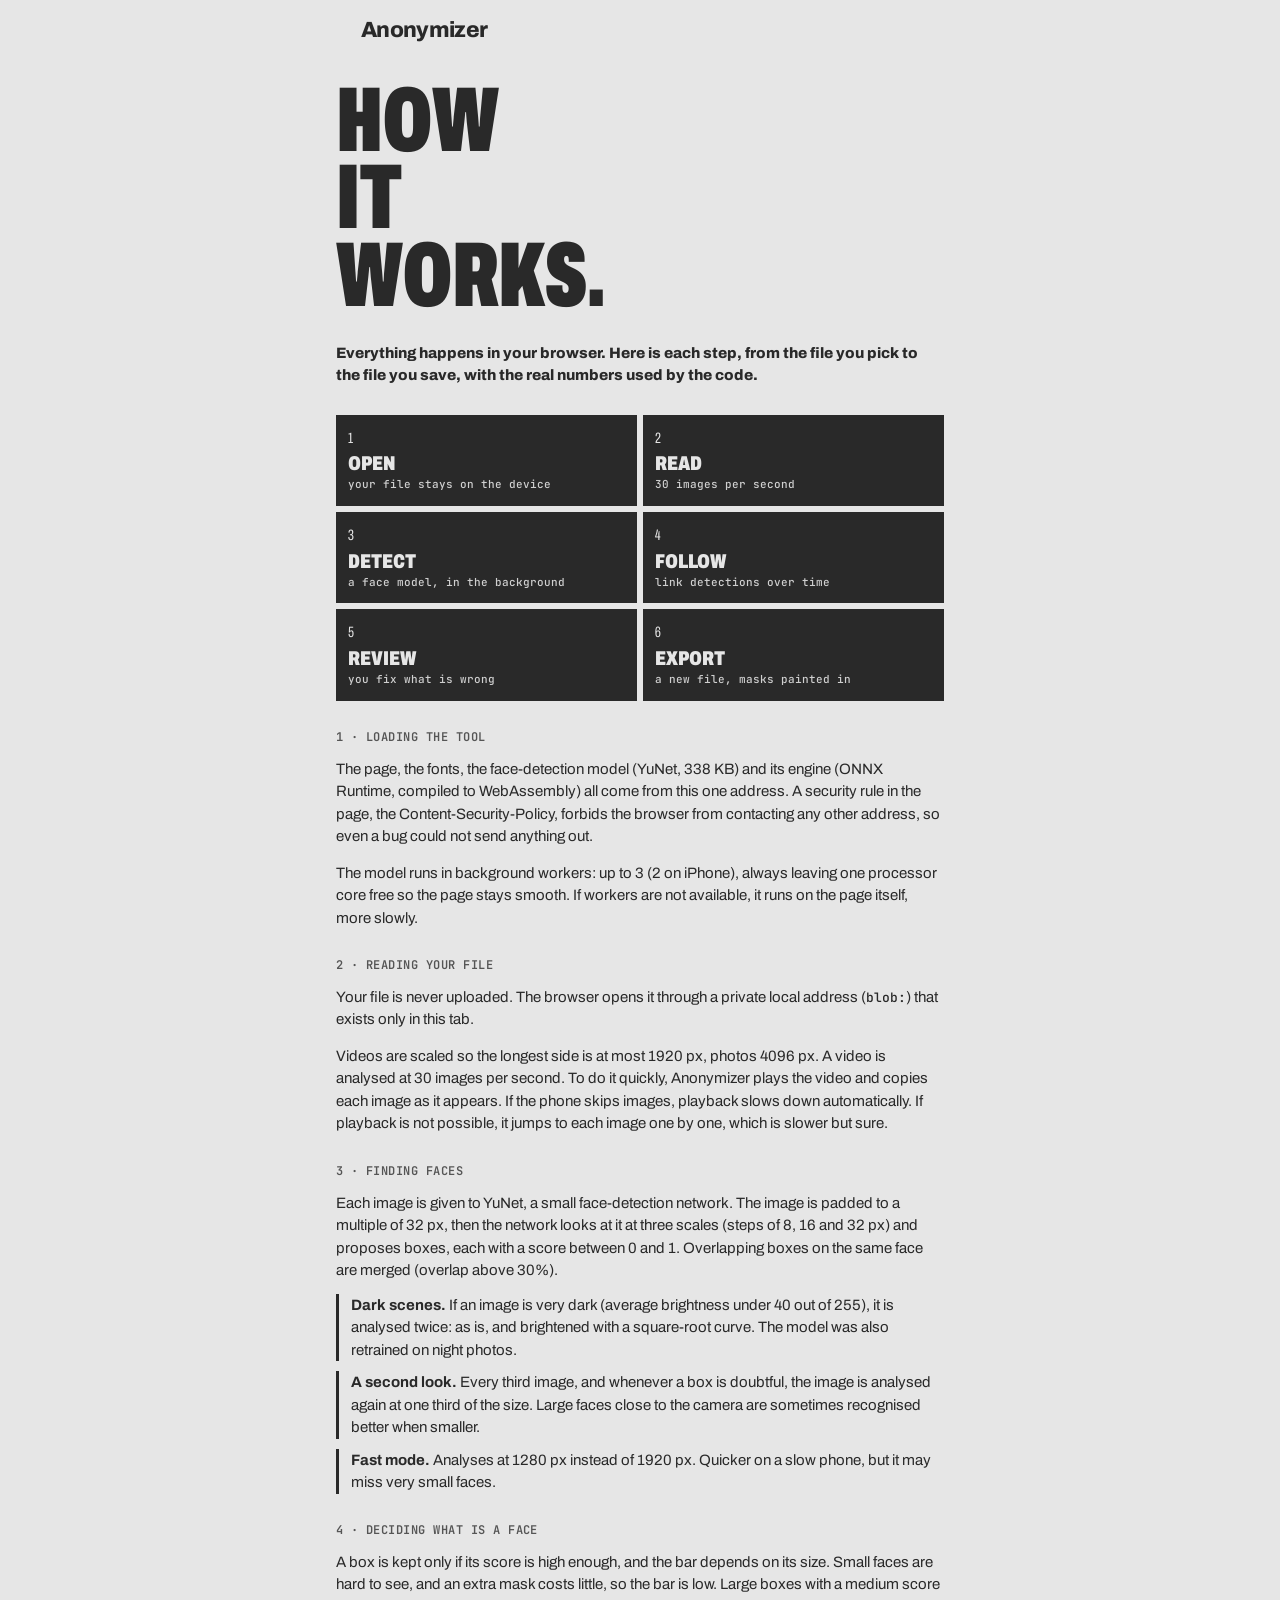
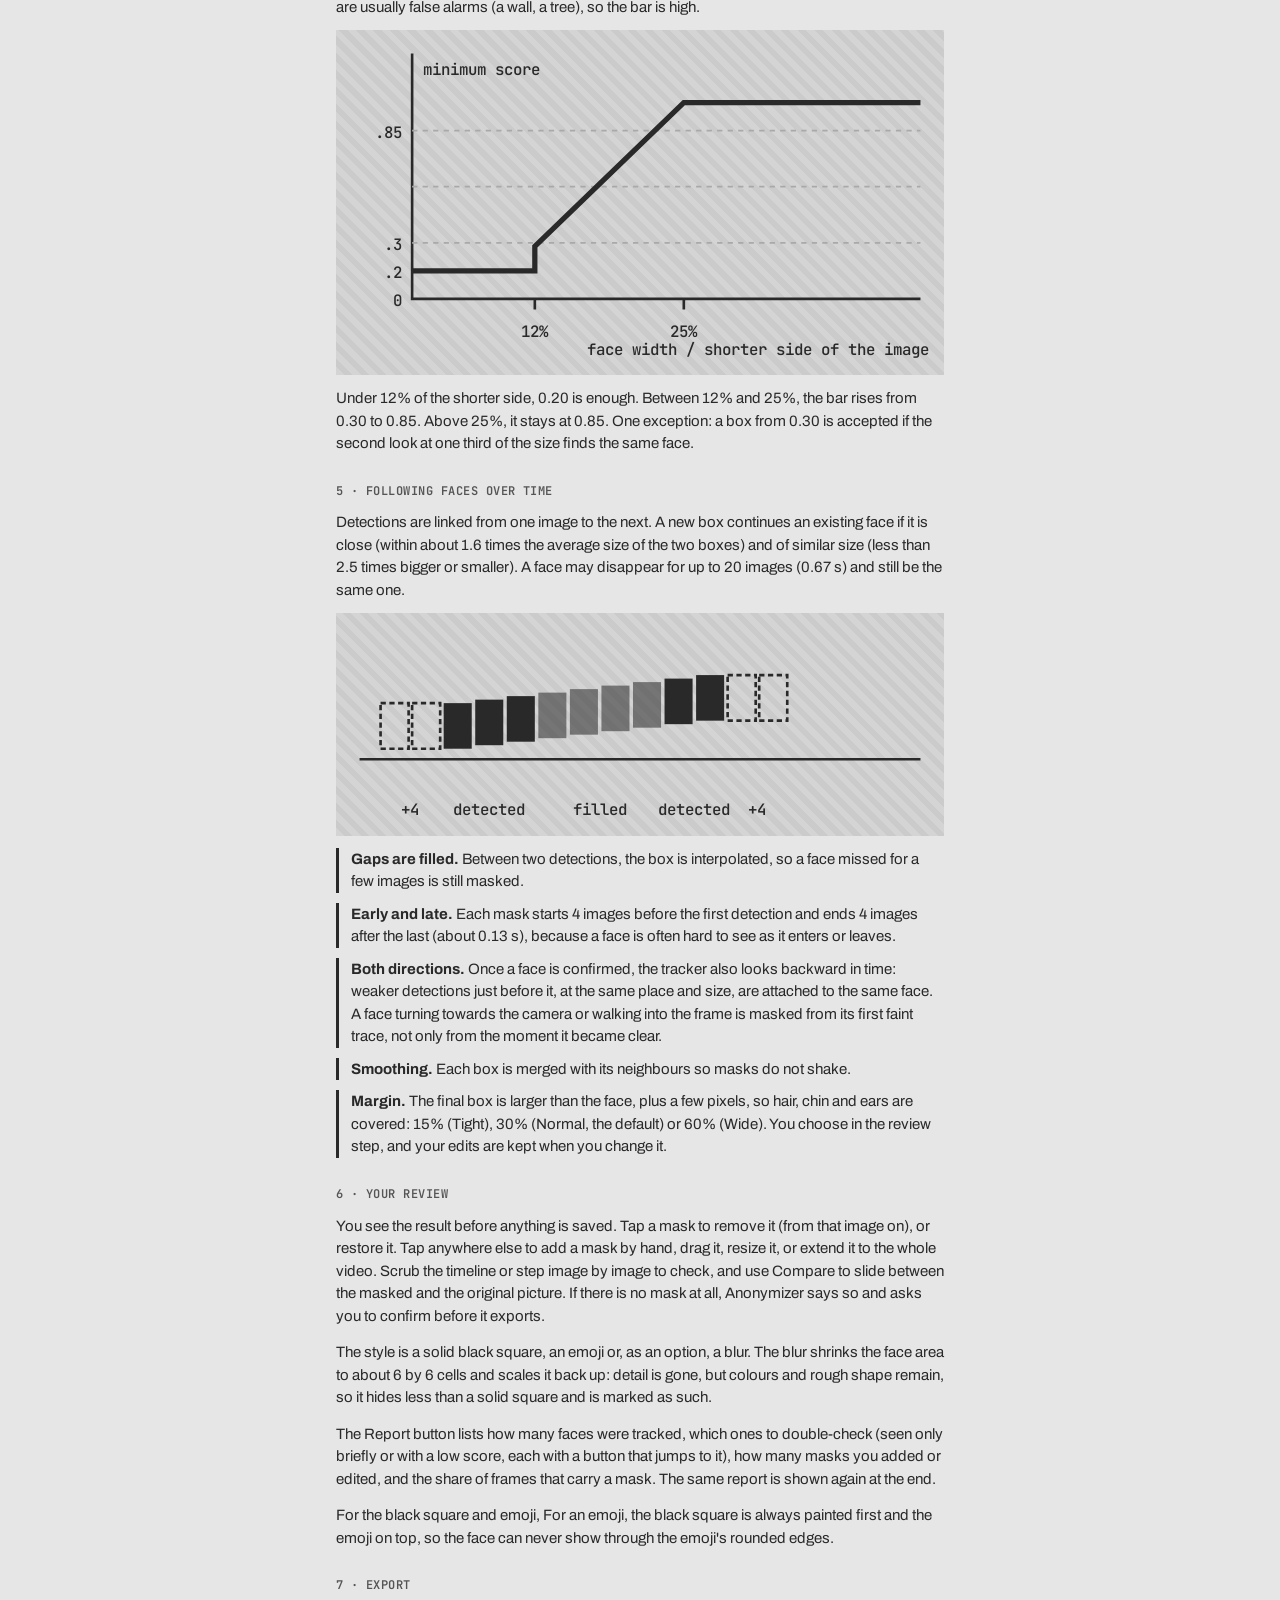
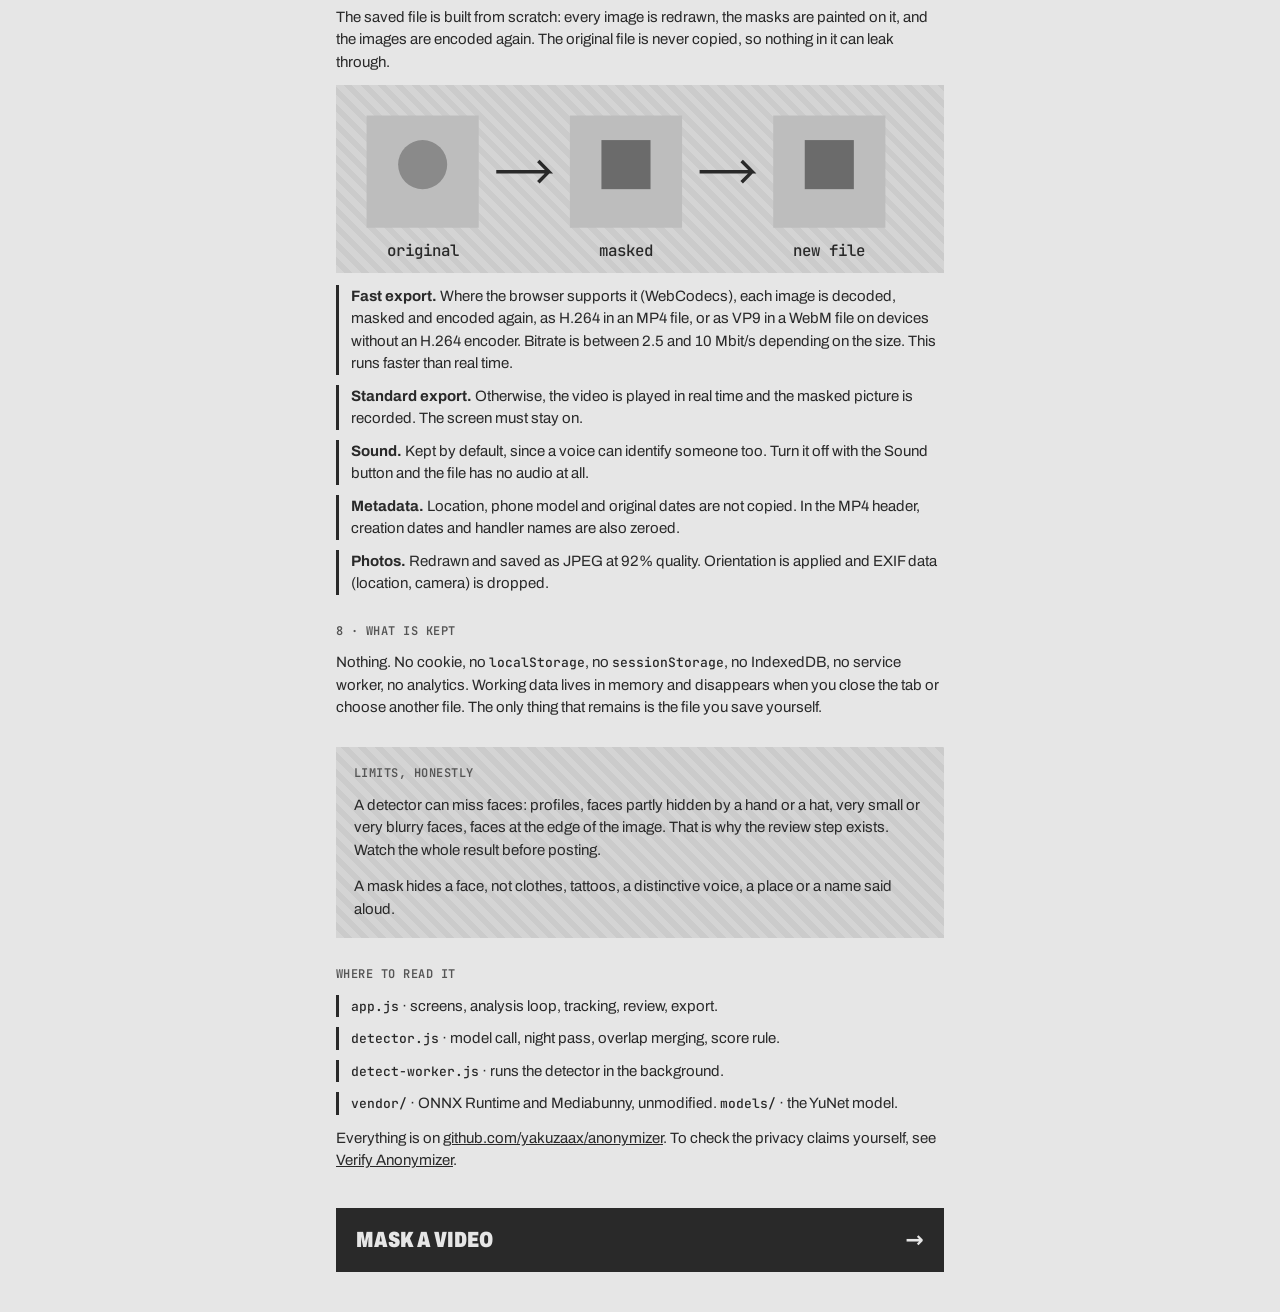
==== how.html @ 715cb407 "Version 0.6 Anonymizer is now more powerful, with more customization options and explanations of how" ====
<!doctype html>
<html lang="en">
<head>
<meta charset="utf-8">
<meta name="viewport" content="width=device-width, initial-scale=1, viewport-fit=cover">
<meta http-equiv="Content-Security-Policy" content="default-src 'self'; style-src 'self'; font-src 'self'; img-src 'self' data:; object-src 'none'; base-uri 'none'; form-action 'none'">
<meta name="referrer" content="no-referrer">
<meta name="theme-color" content="#e6e6e6">
<meta name="description" content="How Anonymizer finds, follows and hides faces, step by step, entirely inside your browser.">
<title>Anonymizer · how it works</title>
<link rel="stylesheet" href="vendor/fonts/fonts.css">
<link rel="stylesheet" href="style.css">
</head>
<body class="paper">
<main class="verif how">
  <header class="top"><a class="brand" href="./">Anonymizer</a></header>

  <h1 class="title">How<br>it<br>works.</h1>
  <p class="strong">Everything happens in your browser. Here is each step, from the file you pick to the file you save, with the real numbers used by the code.</p>

  <ol class="flow">
    <li><b>Open</b><span>your file stays on the device</span></li>
    <li><b>Read</b><span>30 images per second</span></li>
    <li><b>Detect</b><span>a face model, in the background</span></li>
    <li><b>Follow</b><span>link detections over time</span></li>
    <li><b>Review</b><span>you fix what is wrong</span></li>
    <li><b>Export</b><span>a new file, masks painted in</span></li>
  </ol>

  <section>
    <h2>1 · Loading the tool</h2>
    <p>The page, the fonts, the face-detection model (YuNet, 338 KB) and its engine (ONNX Runtime, compiled to WebAssembly) all come from this one address. A security rule in the page, the Content-Security-Policy, forbids the browser from contacting any other address, so even a bug could not send anything out.</p>
    <p>The model runs in background workers: up to 3 (2 on iPhone), always leaving one processor core free so the page stays smooth. If workers are not available, it runs on the page itself, more slowly.</p>
  </section>

  <section>
    <h2>2 · Reading your file</h2>
    <p>Your file is never uploaded. The browser opens it through a private local address (<code>blob:</code>) that exists only in this tab.</p>
    <p>Videos are scaled so the longest side is at most 1920 px, photos 4096 px. A video is analysed at 30 images per second. To do it quickly, Anonymizer plays the video and copies each image as it appears. If the phone skips images, playback slows down automatically. If playback is not possible, it jumps to each image one by one, which is slower but sure.</p>
  </section>

  <section>
    <h2>3 · Finding faces</h2>
    <p>Each image is given to YuNet, a small face-detection network. The image is padded to a multiple of 32 px, then the network looks at it at three scales (steps of 8, 16 and 32 px) and proposes boxes, each with a score between 0 and 1. Overlapping boxes on the same face are merged (overlap above 30%).</p>
    <ul class="facts">
      <li><b>Dark scenes.</b> If an image is very dark (average brightness under 40 out of 255), it is analysed twice: as is, and brightened with a square-root curve. The model was also retrained on night photos.</li>
      <li><b>A second look.</b> Every third image, and whenever a box is doubtful, the image is analysed again at one third of the size. Large faces close to the camera are sometimes recognised better when smaller.</li>
      <li><b>Fast mode.</b> Analyses at 1280 px instead of 1920 px. Quicker on a slow phone, but it may miss very small faces.</li>
    </ul>
  </section>

  <section>
    <h2>4 · Deciding what is a face</h2>
    <p>A box is kept only if its score is high enough, and the bar depends on its size. Small faces are hard to see, and an extra mask costs little, so the bar is low. Large boxes with a medium score are usually false alarms (a wall, a tree), so the bar is high.</p>
    <svg class="chart" viewBox="0 0 340 190" role="img" aria-label="Minimum score needed, by face size">
      <path class="axis" d="M40 10V150H330"/>
      <path class="grid" d="M40 118H330M40 86H330M40 54H330"/>
      <path class="line" d="M40 134H110V120L195 38H330"/>
      <path class="tick" d="M110 150v6M195 150v6"/>
      <text x="34" y="154" text-anchor="end">0</text>
      <text x="34" y="122" text-anchor="end">.3</text>
      <text x="34" y="58" text-anchor="end">.85</text>
      <text x="34" y="138" text-anchor="end">.2</text>
      <text x="110" y="172" text-anchor="middle">12%</text>
      <text x="195" y="172" text-anchor="middle">25%</text>
      <text x="335" y="182" text-anchor="end">face width / shorter side of the image</text>
      <text x="46" y="22">minimum score</text>
    </svg>
    <p>Under 12% of the shorter side, 0.20 is enough. Between 12% and 25%, the bar rises from 0.30 to 0.85. Above 25%, it stays at 0.85. One exception: a box from 0.30 is accepted if the second look at one third of the size finds the same face.</p>
  </section>

  <section>
    <h2>5 · Following faces over time</h2>
    <p>Detections are linked from one image to the next. A new box continues an existing face if it is close (within about 1.6 times the average size of the two boxes) and of similar size (less than 2.5 times bigger or smaller). A face may disappear for up to 20 images (0.67 s) and still be the same one.</p>
    <svg class="chart" viewBox="0 0 340 120" role="img" aria-label="Detections, gap filled by interpolation, and extra margin at both ends">
      <path class="axis" d="M10 80H330"/>
      <rect class="ghost" x="22" y="48" width="16" height="26"/>
      <rect class="ghost" x="40" y="48" width="16" height="26"/>
      <rect class="solid" x="58" y="48" width="16" height="26"/>
      <rect class="solid" x="76" y="46" width="16" height="26"/>
      <rect class="solid" x="94" y="44" width="16" height="26"/>
      <rect class="fill" x="112" y="42" width="16" height="26"/>
      <rect class="fill" x="130" y="40" width="16" height="26"/>
      <rect class="fill" x="148" y="38" width="16" height="26"/>
      <rect class="fill" x="166" y="36" width="16" height="26"/>
      <rect class="solid" x="184" y="34" width="16" height="26"/>
      <rect class="solid" x="202" y="32" width="16" height="26"/>
      <rect class="ghost" x="220" y="32" width="16" height="26"/>
      <rect class="ghost" x="238" y="32" width="16" height="26"/>
      <text x="39" y="112" text-anchor="middle">+4</text>
      <text x="84" y="112" text-anchor="middle">detected</text>
      <text x="147" y="112" text-anchor="middle">filled</text>
      <text x="201" y="112" text-anchor="middle">detected</text>
      <text x="237" y="112" text-anchor="middle">+4</text>
    </svg>
    <ul class="facts">
      <li><b>Gaps are filled.</b> Between two detections, the box is interpolated, so a face missed for a few images is still masked.</li>
      <li><b>Early and late.</b> Each mask starts 4 images before the first detection and ends 4 images after the last (about 0.13 s), because a face is often hard to see as it enters or leaves.</li>
      <li><b>Both directions.</b> Once a face is confirmed, the tracker also looks backward in time: weaker detections just before it, at the same place and size, are attached to the same face. A face turning towards the camera or walking into the frame is masked from its first faint trace, not only from the moment it became clear.</li>
      <li><b>Smoothing.</b> Each box is merged with its neighbours so masks do not shake.</li>
      <li><b>Margin.</b> The final box is larger than the face, plus a few pixels, so hair, chin and ears are covered: 15% (Tight), 30% (Normal, the default) or 60% (Wide). You choose in the review step, and your edits are kept when you change it.</li>
    </ul>
  </section>

  <section>
    <h2>6 · Your review</h2>
    <p>You see the result before anything is saved. Tap a mask to remove it (from that image on), or restore it. Tap anywhere else to add a mask by hand, drag it, resize it, or extend it to the whole video. Scrub the timeline or step image by image to check, and use Compare to slide between the masked and the original picture. If there is no mask at all, Anonymizer says so and asks you to confirm before it exports.</p>
    <p>The style is a solid black square, an emoji or, as an option, a blur. The blur shrinks the face area to about 6 by 6 cells and scales it back up: detail is gone, but colours and rough shape remain, so it hides less than a solid square and is marked as such.</p>
    <p>The Report button lists how many faces were tracked, which ones to double-check (seen only briefly or with a low score, each with a button that jumps to it), how many masks you added or edited, and the share of frames that carry a mask. The same report is shown again at the end.</p>
    <p>For the black square and emoji, For an emoji, the black square is always painted first and the emoji on top, so the face can never show through the emoji's rounded edges.</p>
  </section>

  <section>
    <h2>7 · Export</h2>
    <p>The saved file is built from scratch: every image is redrawn, the masks are painted on it, and the images are encoded again. The original file is never copied, so nothing in it can leak through.</p>
    <svg class="chart" viewBox="0 0 340 100" role="img" aria-label="Original image, painted mask, new encoded file">
      <rect class="orig" x="14" y="14" width="64" height="64"/>
      <circle class="head" cx="46" cy="42" r="14"/>
      <path class="arrow" d="M88 46h30l-6-6m6 6l-6 6"/>
      <rect class="orig" x="130" y="14" width="64" height="64"/>
      <rect class="fill" x="32" y="28" width="28" height="28" transform="translate(116 0)"/>
      <path class="arrow" d="M204 46h30l-6-6m6 6l-6 6"/>
      <rect class="file" x="246" y="14" width="64" height="64"/>
      <rect class="fill" x="264" y="28" width="28" height="28"/>
      <text x="46" y="94" text-anchor="middle">original</text>
      <text x="162" y="94" text-anchor="middle">masked</text>
      <text x="278" y="94" text-anchor="middle">new file</text>
    </svg>
    <ul class="facts">
      <li><b>Fast export.</b> Where the browser supports it (WebCodecs), each image is decoded, masked and encoded again, as H.264 in an MP4 file, or as VP9 in a WebM file on devices without an H.264 encoder. Bitrate is between 2.5 and 10 Mbit/s depending on the size. This runs faster than real time.</li>
      <li><b>Standard export.</b> Otherwise, the video is played in real time and the masked picture is recorded. The screen must stay on.</li>
      <li><b>Sound.</b> Kept by default, since a voice can identify someone too. Turn it off with the Sound button and the file has no audio at all.</li>
      <li><b>Metadata.</b> Location, phone model and original dates are not copied. In the MP4 header, creation dates and handler names are also zeroed.</li>
      <li><b>Photos.</b> Redrawn and saved as JPEG at 92% quality. Orientation is applied and EXIF data (location, camera) is dropped.</li>
    </ul>
  </section>

  <section>
    <h2>8 · What is kept</h2>
    <p>Nothing. No cookie, no <code>localStorage</code>, no <code>sessionStorage</code>, no IndexedDB, no service worker, no analytics. Working data lives in memory and disappears when you close the tab or choose another file. The only thing that remains is the file you save yourself.</p>
  </section>

  <section class="limits">
    <h2>Limits, honestly</h2>
    <p>A detector can miss faces: profiles, faces partly hidden by a hand or a hat, very small or very blurry faces, faces at the edge of the image. That is why the review step exists. Watch the whole result before posting.</p>
    <p>A mask hides a face, not clothes, tattoos, a distinctive voice, a place or a name said aloud.</p>
  </section>

  <section>
    <h2>Where to read it</h2>
    <ul class="facts">
      <li><code>app.js</code> · screens, analysis loop, tracking, review, export.</li>
      <li><code>detector.js</code> · model call, night pass, overlap merging, score rule.</li>
      <li><code>detect-worker.js</code> · runs the detector in the background.</li>
      <li><code>vendor/</code> · ONNX Runtime and Mediabunny, unmodified. <code>models/</code> · the YuNet model.</li>
    </ul>
    <p>Everything is on <a href="https://github.com/yakuzaax/anonymizer">github.com/yakuzaax/anonymizer</a>. To check the privacy claims yourself, see <a href="verify.html">Verify Anonymizer</a>.</p>
  </section>

  <a class="cta" href="./">Mask a video<span>→</span></a>
</main>
</body>
</html>
---- vendor/fonts/fonts.css ----
/* Archivo et JetBrains Mono, licence SIL Open Font License 1.1 (voir LICENSE.txt). Hébergées ici : aucune requête vers Google. */
@font-face {
  font-family: 'Archivo';
  font-style: normal;
  font-weight: 400 900;
  font-stretch: 62% 125%;
  font-display: swap;
  src: url(archivo-latin-ext.woff2) format('woff2');
  unicode-range: U+0100-02BA, U+02BD-02C5, U+02C7-02CC, U+02CE-02D7, U+02DD-02FF, U+0304, U+0308, U+0329, U+1D00-1DBF, U+1E00-1E9F, U+1EF2-1EFF, U+2020, U+20A0-20AB, U+20AD-20C0, U+2113, U+2C60-2C7F, U+A720-A7FF;
}
@font-face {
  font-family: 'Archivo';
  font-style: normal;
  font-weight: 400 900;
  font-stretch: 62% 125%;
  font-display: swap;
  src: url(archivo-latin.woff2) format('woff2');
  unicode-range: U+0000-00FF, U+0131, U+0152-0153, U+02BB-02BC, U+02C6, U+02DA, U+02DC, U+0304, U+0308, U+0329, U+2000-206F, U+20AC, U+2122, U+2191, U+2193, U+2212, U+2215, U+FEFF, U+FFFD;
}
@font-face {
  font-family: 'JetBrains Mono';
  font-style: normal;
  font-weight: 400 700;
  font-display: swap;
  src: url(jetbrains-mono-latin-ext.woff2) format('woff2');
  unicode-range: U+0100-02BA, U+02BD-02C5, U+02C7-02CC, U+02CE-02D7, U+02DD-02FF, U+0304, U+0308, U+0329, U+1D00-1DBF, U+1E00-1E9F, U+1EF2-1EFF, U+2020, U+20A0-20AB, U+20AD-20C0, U+2113, U+2C60-2C7F, U+A720-A7FF;
}
@font-face {
  font-family: 'JetBrains Mono';
  font-style: normal;
  font-weight: 400 700;
  font-display: swap;
  src: url(jetbrains-mono-latin.woff2) format('woff2');
  unicode-range: U+0000-00FF, U+0131, U+0152-0153, U+02BB-02BC, U+02C6, U+02DA, U+02DC, U+0304, U+0308, U+0329, U+2000-206F, U+20AC, U+2122, U+2191, U+2193, U+2212, U+2215, U+FEFF, U+FFFD;
}
---- style.css ----
:root {
  --paper: #e6e6e6;
  --ink: #292929;
  --accent: #ffffff;
  --mute: #555555;
  --dim: #666666;
  --soft: #999999;
  --line: #3d3d3d;
  --well: #1f1f1f;
  --hatch-light: repeating-linear-gradient(45deg, #d4d4d4 0 6px, #cbcbcb 6px 12px);
  --hatch-dark: repeating-linear-gradient(45deg, #2c2c2c 0 6px, #252525 6px 12px);
  --mono: 'JetBrains Mono', ui-monospace, SFMono-Regular, Menlo, monospace;
}

* { box-sizing: border-box; }
html { -webkit-text-size-adjust: 100%; }
body {
  margin: 0;
  background: var(--paper);
  color: var(--ink);
  font-family: 'Archivo', system-ui, -apple-system, sans-serif;
  -webkit-font-smoothing: antialiased;
}
[hidden] { display: none !important; }
button { font: inherit; color: inherit; }

.screen {
  min-height: 100vh;
  min-height: 100dvh;
  display: flex;
  flex-direction: column;
  padding: 18px 24px calc(28px + env(safe-area-inset-bottom));
}
.paper { background: var(--paper); color: var(--ink); }
.ink { background: var(--ink); color: var(--paper); padding: 0; }

.top { display: flex; align-items: center; justify-content: space-between; }
.brand { font-weight: 800; font-size: 20px; letter-spacing: -0.03em; display: inline-flex; align-items: center; gap: 9px; color: inherit; text-decoration: none; }
.brand::before { content: ''; width: 16px; height: 24px; background: currentColor; -webkit-mask: url(icons/mark.png) center / contain no-repeat; mask: url(icons/mark.png) center / contain no-repeat; }

.middle {
  flex: 1;
  display: flex;
  flex-direction: column;
  justify-content: center;
  gap: 28px;
  padding: 24px 0;
}

.title, .big {
  margin: 0;
  font-weight: 900;
  font-stretch: 62%;
  font-size: clamp(64px, 24vw, 92px);
  line-height: 0.84;
  text-transform: uppercase;
  letter-spacing: -0.01em;
}
.strong { font-weight: 800; font-size: 17px; line-height: 1.3; }
.note { margin: 0; font: 500 11px/1.4 var(--mono); color: var(--mute); }
.ink .note { color: var(--soft); }

.square {
  position: relative;
  width: min(342px, 100%);
  aspect-ratio: 1;
  flex: none;
}
.pick {
  display: flex;
  flex-direction: column;
  justify-content: space-between;
  padding: 20px;
  background: transparent;
  color: var(--ink);
  border: 2px dashed var(--ink);
  cursor: pointer;
  -webkit-tap-highlight-color: transparent;
}
.pick:focus-within { outline: 3px solid var(--ink); outline-offset: 3px; }
.pick[aria-disabled="true"] { opacity: 0.5; pointer-events: none; }
.pick.over { background: #dadada; }
.pick input { position: absolute; width: 1px; height: 1px; opacity: 0; }
.plus { font-weight: 300; font-size: 64px; line-height: 0.8; }
.pickText { font-weight: 800; font-size: 20px; line-height: 1.2; }
.pick[aria-disabled="true"] .pickText::after { content: ''; display: block; height: 2px; margin-top: 12px; background: linear-gradient(90deg, var(--ink) 0 30%, transparent 30%) 0 0 / 200% 100%; animation: charge 1.2s linear infinite; }
@keyframes charge { to { background-position: -200% 0; } }
@media (prefers-reduced-motion: reduce) { .pick[aria-disabled="true"] .pickText::after { animation: none; } }
.head { display: flex; flex-direction: column; gap: 14px; }
.tagline { margin: 0; font-weight: 700; font-size: 18px; line-height: 1.3; }

.frame { background: var(--hatch-light); overflow: hidden; }
.frame.dark { background: var(--hatch-dark); }
.frame > canvas, .frame > video, .frame > img {
  position: absolute;
  inset: 0;
  width: 100%;
  height: 100%;
  object-fit: contain;
  display: block;
  background: transparent;
}
.tag {
  position: absolute;
  left: 12px;
  top: 12px;
  z-index: 2;
  font: 500 10px/1 var(--mono);
  color: var(--dim);
  text-transform: uppercase;
}
.fill { position: absolute; background: rgba(41, 41, 41, 0.82); z-index: 1; transition: height 0.2s, width 0.2s; }
.fill.up { left: 0; right: 0; bottom: 0; height: 0; }
.fill.side { left: 0; top: 0; bottom: 0; width: 0; }

.link {
  all: unset;
  cursor: pointer;
  align-self: flex-start;
  font: 500 13px/1 var(--mono);
  color: inherit;
  text-decoration: underline;
  text-underline-offset: 4px;
  padding: 6px 0;
}
.link:focus-visible { outline: 2px solid var(--accent); outline-offset: 3px; }

.foot {
  display: flex;
  flex-direction: column;
  align-items: flex-start;
  gap: 10px;
  font: 500 11px/1.4 var(--mono);
  color: var(--mute);
}
.fast { display: inline-flex; align-items: center; gap: 8px; cursor: pointer; }
.fast input { width: 14px; height: 14px; margin: 0; accent-color: var(--ink); }
.foot .links { display: flex; flex-wrap: wrap; gap: 6px 20px; }
.foot .meta { display: flex; flex-wrap: wrap; gap: 4px 16px; width: 100%; padding-top: 10px; border-top: 1px solid #c4c4c4; color: var(--soft); }

.error {
  margin: 12px 0 0;
  padding: 12px 14px;
  background: var(--ink);
  color: var(--accent);
  font: 500 13px/1.45 var(--mono);
}

.stage {
  position: relative;
  flex: 1;
  min-height: 0;
  background: var(--hatch-dark);
  overflow: hidden;
  touch-action: none;
}
.stage > canvas {
  position: absolute;
  inset: 0;
  width: 100%;
  height: 100%;
  object-fit: contain;
  display: block;
}

.banner {
  flex: none;
  margin: 0;
  padding: 10px 12px;
  background: var(--paper);
  color: var(--ink);
  font-weight: 800;
  font-size: 14px;
  line-height: 1.3;
  pointer-events: none;
}
.link.small {
  position: absolute;
  left: 16px;
  bottom: 12px;
  font-size: 11px;
  color: var(--accent);
  background: var(--ink);
  padding: 6px 8px;
}
.maskBar {
  position: absolute;
  display: flex;
  background: var(--accent);
  color: var(--ink);
  font-weight: 800;
  font-size: 18px;
  z-index: 3;
}
.maskBar button {
  all: unset;
  cursor: pointer;
  width: 44px;
  height: 44px;
  display: flex;
  align-items: center;
  justify-content: center;
}
.maskBar button.sep { border-left: 2px solid var(--ink); }
.maskBar button:active { background: rgba(41, 41, 41, 0.12); }

.deck {
  padding: 14px 16px calc(24px + env(safe-area-inset-bottom));
  display: flex;
  flex-direction: column;
  gap: 14px;
}
.timeline { display: flex; gap: 6px; align-items: stretch; height: 36px; }
.step {
  all: unset;
  cursor: pointer;
  width: 36px;
  display: flex;
  align-items: center;
  justify-content: center;
  border: 2px solid var(--line);
  font: 700 18px/1 var(--mono);
}
.track { position: relative; flex: 1; background: var(--well); }
.track canvas { position: absolute; inset: 0; width: 100%; height: 100%; display: block; }
.track input {
  position: absolute;
  inset: 0;
  width: 100%;
  height: 100%;
  margin: 0;
  opacity: 0;
  cursor: pointer;
  touch-action: none;
}
.row { display: flex; gap: 6px; align-items: stretch; }
.ctl {
  all: unset;
  cursor: pointer;
  flex: none;
  width: 56px;
  height: 56px;
  border: 2px solid var(--line);
  display: flex;
  align-items: center;
  justify-content: center;
  font-size: 18px;
  text-align: center;
}
.ctl.mono { font: 700 11px/1 var(--mono); }
.ctl.on { background: var(--paper); color: var(--ink); border-color: var(--paper); }
.ctl .sq { width: 18px; height: 18px; background: var(--paper); }
.ctl.on .sq { background: var(--ink); }
.deck { position: relative; }
.tools { display: flex; flex-wrap: wrap; gap: 6px 10px; align-items: center; }
.seg { display: flex; }
.tool { all: unset; cursor: pointer; padding: 9px 11px; border: 2px solid var(--line); font: 700 11px/1 var(--mono); text-transform: uppercase; -webkit-tap-highlight-color: transparent; }
.seg .tool + .tool { margin-left: -2px; }
.tool.on { background: var(--paper); color: var(--ink); border-color: var(--paper); position: relative; }
.tool:focus-visible { outline: 2px solid var(--accent); outline-offset: 2px; z-index: 1; position: relative; }
.stylePanel { position: absolute; left: 16px; bottom: calc(100% - 4px); z-index: 5; display: grid; grid-template-columns: repeat(5, 1fr); gap: 4px; padding: 8px; background: var(--paper); color: var(--ink); border: 2px solid var(--ink); max-width: calc(100vw - 32px); }
.stylePanel[hidden] { display: none; }
.em { all: unset; cursor: pointer; width: 46px; height: 46px; display: flex; align-items: center; justify-content: center; font-size: 26px; line-height: 1; }
.em .sq { width: 24px; height: 24px; background: var(--ink); }
.em.on { background: var(--ink); }
.blurIcon { display: block; width: 18px; height: 18px; background: var(--ink); filter: blur(3px); }
.em.on .blurIcon { background: var(--paper); }
#styleBtn .blurIcon { background: var(--paper); }
#styleBtn .sq { background: var(--paper); }
.em.on .sq { background: var(--paper); }
.em:focus-visible { outline: 2px solid var(--ink); outline-offset: -4px; }
.go {
  all: unset;
  cursor: pointer;
  flex: 1;
  height: 56px;
  background: var(--paper);
  color: var(--ink);
  display: flex;
  align-items: center;
  justify-content: center;
  font-weight: 900;
  font-stretch: 75%;
  font-size: 20px;
  text-transform: uppercase;
}
.ctl:focus-visible, .go:focus-visible, .step:focus-visible { outline: 2px solid var(--accent); outline-offset: 2px; }

.bottom { display: flex; flex-direction: column; gap: 14px; }
.cta {
  height: 64px;
  padding: 0 20px;
  background: var(--ink);
  color: var(--paper);
  display: flex;
  align-items: center;
  justify-content: space-between;
  font-weight: 900;
  font-stretch: 75%;
  font-size: 22px;
  text-transform: uppercase;
  text-decoration: none;
}
.links { display: flex; flex-wrap: wrap; gap: 4px 20px; }

#stats { padding: 8px 24px; }

.src {
  position: fixed;
  left: 0;
  bottom: 0;
  width: 2px;
  height: 2px;
  opacity: 0;
  pointer-events: none;
}

@media (min-width: 900px) {
  .screen { padding: 28px 48px 36px; }
  .ink { padding: 0; }
  .brand { font-size: 22px; }

  #s-home .middle { --s: min(34vw, 62vh, 760px); flex-direction: row; align-items: center; justify-content: center; gap: clamp(40px, 5vw, 96px); }
  #s-home .head { flex: none; gap: 24px; }
  #s-home .tagline { font-size: 20px; max-width: calc(var(--s) * 0.8); }
  #s-home .title { flex: none; width: min-content; font-size: calc(var(--s) * 0.42); line-height: 0.82; }
  #s-home .square { width: var(--s); padding: calc(var(--s) * 0.06); }
  #s-home .plus { font-size: 88px; }
  #s-home .pickText { font-size: 24px; line-height: 1.25; }
  .foot { font-size: 12px; }
  .middle:not(#s-home .middle) { align-items: flex-start; }
  .banner { font-size: 15px; padding: 10px 24px; }
  .deck { flex-direction: row; align-items: center; gap: 10px; padding: 16px 24px 20px; }
  .timeline { flex: 2; min-width: 240px; height: 52px; order: 1; }
  .tools { order: 2; }
  .row { order: 3; }
  .ctl { width: 52px; height: 52px; }
  .go { flex: none; height: 52px; padding: 0 32px; }
  #audioNote { order: 4; flex: 1; min-width: 0; }
  #play { order: 0; }
}
.maskBar button.on { background: rgba(41, 41, 41, 0.18); }
.legal { max-width: 640px; margin: 0 auto; padding: 32px 16px 64px; font-size: 15px; line-height: 1.55; }
.legal h1 { font-size: 28px; margin: 24px 0 8px; }
.legal h2 { font: 600 12px/1.4 var(--mono); text-transform: uppercase; letter-spacing: .04em; margin: 28px 0 6px; color: var(--mute); }
.legal p { margin: 0 0 10px; }
.legal a, .foot a { color: inherit; }
.legal code { font: 500 13px/1.4 var(--mono); }

.verif { max-width: 640px; margin: 0 auto; padding: 18px 16px calc(40px + env(safe-area-inset-bottom)); display: flex; flex-direction: column; gap: 28px; }
.verif a { color: inherit; }
.verif .brand { text-decoration: none; }
.verif .title { margin-top: 12px; }
.verif .strong { margin: 0; }
.verif section { display: flex; flex-direction: column; gap: 12px; }
.verif h2 { margin: 0; font: 600 12px/1.4 var(--mono); text-transform: uppercase; letter-spacing: 0.04em; color: var(--mute); }
.verif p, .verif li { font-size: 15px; line-height: 1.5; margin: 0; }
.verif code { font: 500 13px/1.4 var(--mono); }
.verif .facts { list-style: none; margin: 0; padding: 0; display: flex; flex-direction: column; gap: 10px; }
.verif .facts li { border-left: 3px solid var(--ink); padding-left: 12px; }
.verif .proof { background: var(--ink); color: var(--paper); padding: 18px 18px 20px; display: grid; grid-template-columns: auto 1fr; column-gap: 14px; row-gap: 6px; }
.verif .proof .n { grid-row: span 2; font-weight: 900; font-stretch: 62%; font-size: 48px; line-height: 0.9; }
.verif .proof h3 { margin: 0; font-weight: 900; font-stretch: 75%; font-size: 24px; line-height: 1; text-transform: uppercase; }
.verif .proof p { color: #d4d4d4; }
.verif .limits { background: var(--hatch-light); padding: 18px; }
.verif .cta { margin-top: 8px; color: var(--paper); }

.paper :focus-visible { outline-color: var(--ink); }

.how .flow { list-style: none; margin: 0; padding: 0; display: grid; grid-template-columns: 1fr 1fr; gap: 6px; counter-reset: s; }
.how .flow li { counter-increment: s; background: var(--ink); color: var(--paper); padding: 12px 12px 14px; display: flex; flex-direction: column; gap: 4px; }
.how .flow li::before { content: counter(s); font: 900 28px/0.9 var(--body, inherit); font-stretch: 62%; }
.how .flow b { font-weight: 900; font-stretch: 75%; font-size: 20px; text-transform: uppercase; line-height: 1; }
.how .flow span { font: 500 11px/1.35 var(--mono); color: #cfcfcf; }
.how .chart { width: 100%; height: auto; display: block; background: var(--hatch-light); padding: 6px; }
.how .chart text { font: 500 9px var(--mono); fill: var(--ink); }
.how .chart .axis, .how .chart .tick { fill: none; stroke: var(--ink); stroke-width: 1.5; }
.how .chart .grid { fill: none; stroke: #a9a9a9; stroke-width: 1; stroke-dasharray: 3 3; }
.how .chart .line { fill: none; stroke: var(--ink); stroke-width: 3; }
.how .chart .arrow { fill: none; stroke: var(--ink); stroke-width: 2; }
.how .chart .solid { fill: var(--ink); }
.how .chart .fill { fill: var(--ink); opacity: 0.55; }
.how .chart .ghost { fill: none; stroke: var(--ink); stroke-width: 1.5; stroke-dasharray: 3 2; }
.how .chart .orig { fill: #bdbdbd; }
.how .chart .head { fill: #8a8a8a; }
.how .chart .file { fill: #bdbdbd; }
.how section p + p { margin-top: 2px; }

@media (max-height: 560px) and (orientation: landscape) {
  .screen { padding: 12px 24px 16px; }
  :is(#s-scan, #s-export, #s-done) { display: grid; grid-template-columns: min(320px, 56vh) 1fr; grid-auto-rows: min-content; column-gap: 28px; align-content: start; }
  :is(#s-scan, #s-export, #s-done) > .top { grid-column: 1 / -1; margin-bottom: 8px; }
  :is(#s-scan, #s-export, #s-done) > .middle { display: contents; }
  :is(#s-scan, #s-export, #s-done) .square { grid-column: 1; grid-row: 2 / span 5; width: 100%; }
  :is(#s-scan, #s-export, #s-done) .middle > :not(.square), :is(#s-scan, #s-export, #s-done) > .bottom, :is(#s-scan, #s-export) > .link { grid-column: 2; }
  .big { font-size: clamp(44px, 16vh, 72px); }
  #s-done .middle > * + * { margin-top: 10px; }
  #s-done > .bottom { margin-top: 16px; }
  .deck { flex-direction: row; flex-wrap: wrap; align-items: center; gap: 8px 10px; padding: 8px 16px calc(10px + env(safe-area-inset-bottom)); }
  .timeline { flex: 1 1 100%; height: 40px; }
  .ctl { width: 48px; height: 48px; }
  .go { flex: none; height: 48px; padding: 0 28px; }
  #audioNote { flex: 1; min-width: 0; }
}

.reportPanel { position: absolute; left: 16px; right: 16px; bottom: calc(100% - 4px); z-index: 5; max-height: 55vh; overflow: auto; padding: 14px; background: var(--paper); color: var(--ink); border: 2px solid var(--ink); }
.reportPanel[hidden] { display: none; }
.reportList { display: grid; grid-template-columns: max-content 1fr; gap: 6px 14px; margin: 0; }
.reportList dt { font: 500 11px/1.4 var(--mono); color: var(--mute); }
.reportList dd { margin: 0; font-weight: 700; font-size: 14px; line-height: 1.3; }
.jumps { display: flex; flex-wrap: wrap; gap: 6px; margin-top: 12px; padding-top: 12px; border-top: 1px solid #c4c4c4; }
.jumps[hidden] { display: none; }
.reportPanel .tool { border-color: var(--ink); color: var(--ink); }
.reportPanel .tool:active { background: var(--ink); color: var(--paper); }
#doneReport { margin-top: 6px; padding-top: 14px; border-top: 1px solid #c4c4c4; }
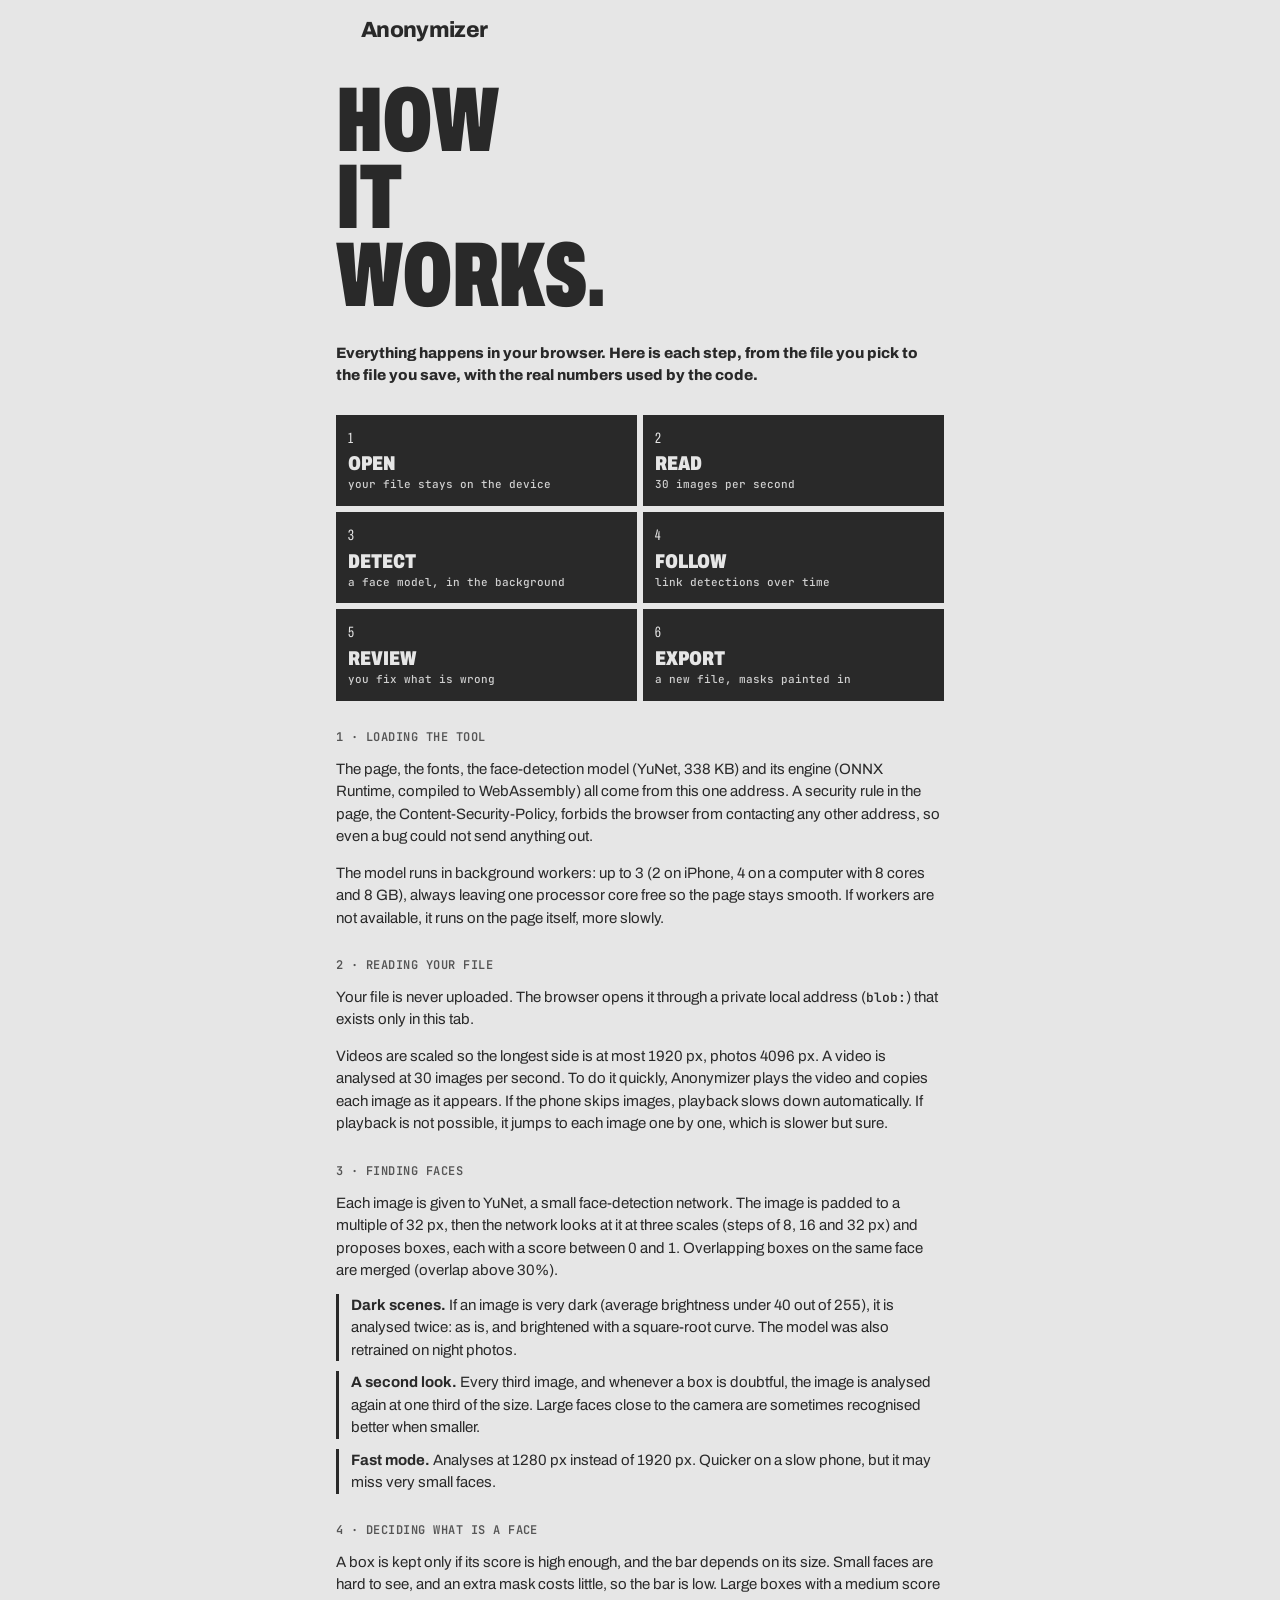
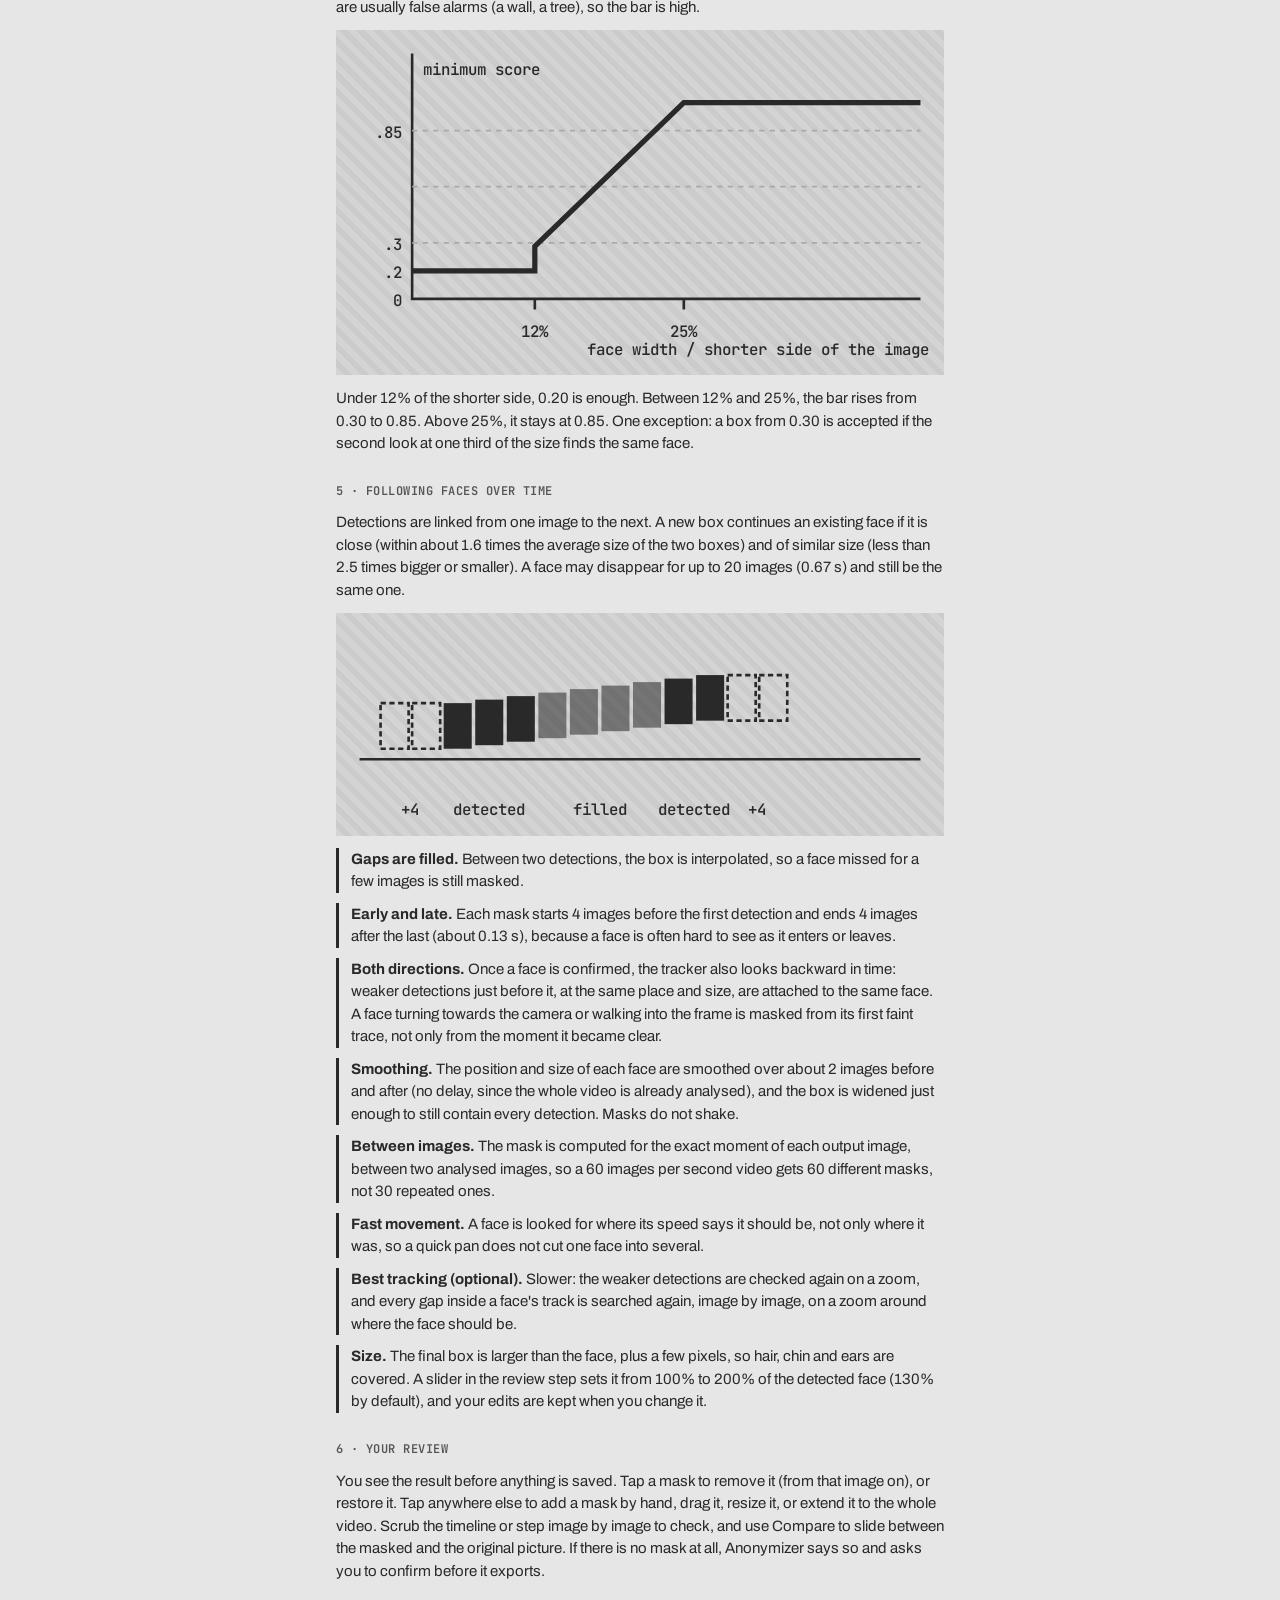
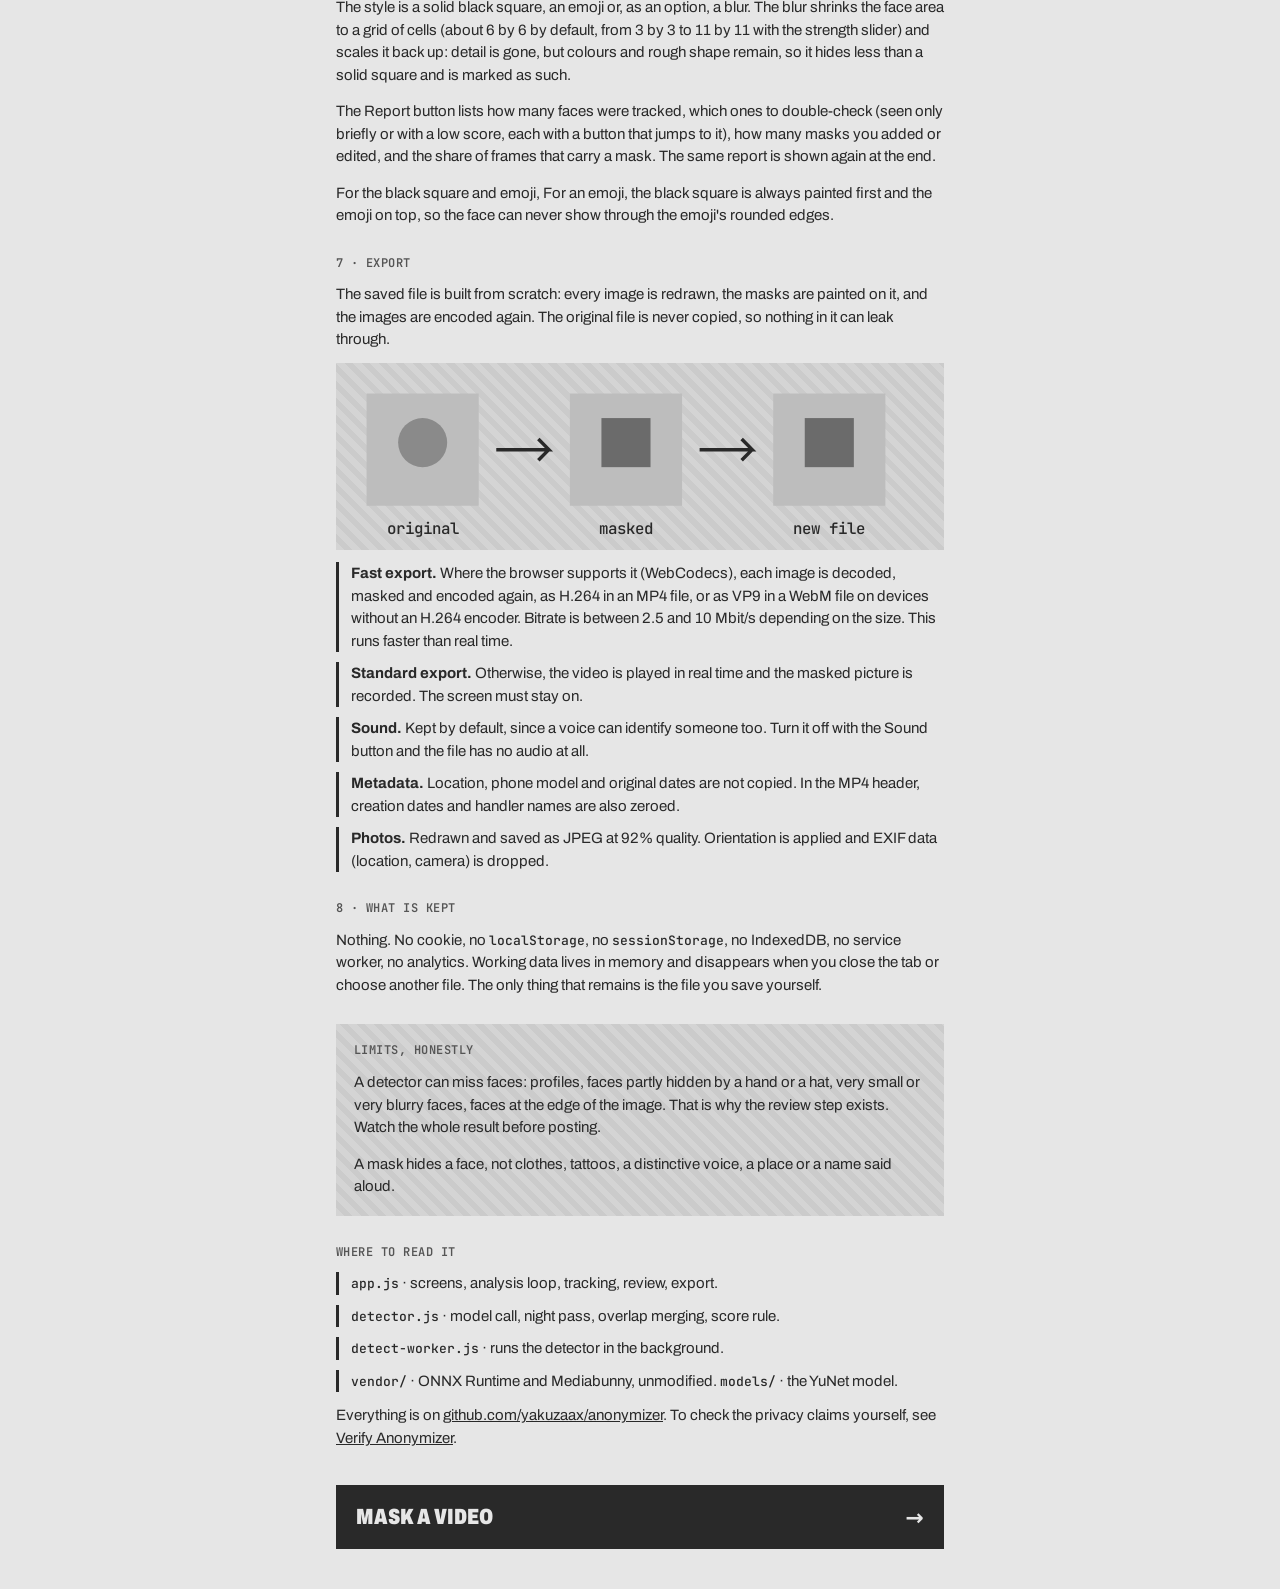
==== commit 1fee6bf9: "Version 0.7 Optimizations, improved performance, and other enhancements." ====
--- a/how.html
+++ b/how.html
@@ -30,7 +30,7 @@
   <section>
     <h2>1 · Loading the tool</h2>
     <p>The page, the fonts, the face-detection model (YuNet, 338 KB) and its engine (ONNX Runtime, compiled to WebAssembly) all come from this one address. A security rule in the page, the Content-Security-Policy, forbids the browser from contacting any other address, so even a bug could not send anything out.</p>
-    <p>The model runs in background workers: up to 3 (2 on iPhone), always leaving one processor core free so the page stays smooth. If workers are not available, it runs on the page itself, more slowly.</p>
+    <p>The model runs in background workers: up to 3 (2 on iPhone, 4 on a computer with 8 cores and 8 GB), always leaving one processor core free so the page stays smooth. If workers are not available, it runs on the page itself, more slowly.</p>
   </section>
 
   <section>
@@ -97,15 +97,18 @@
       <li><b>Gaps are filled.</b> Between two detections, the box is interpolated, so a face missed for a few images is still masked.</li>
       <li><b>Early and late.</b> Each mask starts 4 images before the first detection and ends 4 images after the last (about 0.13 s), because a face is often hard to see as it enters or leaves.</li>
       <li><b>Both directions.</b> Once a face is confirmed, the tracker also looks backward in time: weaker detections just before it, at the same place and size, are attached to the same face. A face turning towards the camera or walking into the frame is masked from its first faint trace, not only from the moment it became clear.</li>
-      <li><b>Smoothing.</b> Each box is merged with its neighbours so masks do not shake.</li>
-      <li><b>Margin.</b> The final box is larger than the face, plus a few pixels, so hair, chin and ears are covered: 15% (Tight), 30% (Normal, the default) or 60% (Wide). You choose in the review step, and your edits are kept when you change it.</li>
+      <li><b>Smoothing.</b> The position and size of each face are smoothed over about 2 images before and after (no delay, since the whole video is already analysed), and the box is widened just enough to still contain every detection. Masks do not shake.</li>
+      <li><b>Between images.</b> The mask is computed for the exact moment of each output image, between two analysed images, so a 60 images per second video gets 60 different masks, not 30 repeated ones.</li>
+      <li><b>Fast movement.</b> A face is looked for where its speed says it should be, not only where it was, so a quick pan does not cut one face into several.</li>
+      <li><b>Best tracking (optional).</b> Slower: the weaker detections are checked again on a zoom, and every gap inside a face's track is searched again, image by image, on a zoom around where the face should be.</li>
+      <li><b>Size.</b> The final box is larger than the face, plus a few pixels, so hair, chin and ears are covered. A slider in the review step sets it from 100% to 200% of the detected face (130% by default), and your edits are kept when you change it.</li>
     </ul>
   </section>
 
   <section>
     <h2>6 · Your review</h2>
     <p>You see the result before anything is saved. Tap a mask to remove it (from that image on), or restore it. Tap anywhere else to add a mask by hand, drag it, resize it, or extend it to the whole video. Scrub the timeline or step image by image to check, and use Compare to slide between the masked and the original picture. If there is no mask at all, Anonymizer says so and asks you to confirm before it exports.</p>
-    <p>The style is a solid black square, an emoji or, as an option, a blur. The blur shrinks the face area to about 6 by 6 cells and scales it back up: detail is gone, but colours and rough shape remain, so it hides less than a solid square and is marked as such.</p>
+    <p>The style is a solid black square, an emoji or, as an option, a blur. The blur shrinks the face area to a grid of cells (about 6 by 6 by default, from 3 by 3 to 11 by 11 with the strength slider) and scales it back up: detail is gone, but colours and rough shape remain, so it hides less than a solid square and is marked as such.</p>
     <p>The Report button lists how many faces were tracked, which ones to double-check (seen only briefly or with a low score, each with a button that jumps to it), how many masks you added or edited, and the share of frames that carry a mask. The same report is shown again at the end.</p>
     <p>For the black square and emoji, For an emoji, the black square is always painted first and the emoji on top, so the face can never show through the emoji's rounded edges.</p>
   </section>
--- a/style.css
+++ b/style.css
@@ -413,3 +413,21 @@
 .reportPanel .tool { border-color: var(--ink); color: var(--ink); }
 .reportPanel .tool:active { background: var(--ink); color: var(--paper); }
 #doneReport { margin-top: 6px; padding-top: 14px; border-top: 1px solid #c4c4c4; }
+
+.files { flex: none; display: flex; align-items: stretch; gap: 6px; padding: 8px 12px; background: var(--ink); }
+.files[hidden] { display: none; }
+.files .step { width: 36px; height: 36px; }
+.files .tool { flex: none; display: flex; align-items: center; }
+.fname { flex: 1; min-width: 0; display: flex; align-items: center; font: 500 11px/1 var(--mono); color: var(--paper); white-space: nowrap; overflow: hidden; text-overflow: ellipsis; }
+.size { display: flex; align-items: center; gap: 8px; flex: 1 1 180px; font: 700 11px/1 var(--mono); text-transform: uppercase; }
+.size input { flex: 1; min-width: 80px; margin: 0; accent-color: var(--paper); height: 36px; }
+.size output { min-width: 4ch; text-align: right; }
+#scanFile:empty, #exportFile:empty { display: none; }
+.results { list-style: none; margin: 0; padding: 0; display: flex; flex-direction: column; gap: 4px; }
+.results[hidden] { display: none; }
+.results li { display: flex; align-items: center; justify-content: space-between; gap: 12px; padding: 8px 10px; border: 2px solid var(--ink); }
+.results li.on { background: var(--ink); color: var(--paper); }
+.results .pickRes { all: unset; cursor: pointer; flex: 1; min-width: 0; font: 500 12px/1.3 var(--mono); overflow: hidden; text-overflow: ellipsis; white-space: nowrap; }
+.results .link { align-self: center; flex: none; }
+.cta b { font-weight: inherit; }
+[hidden] { display: none !important; }
